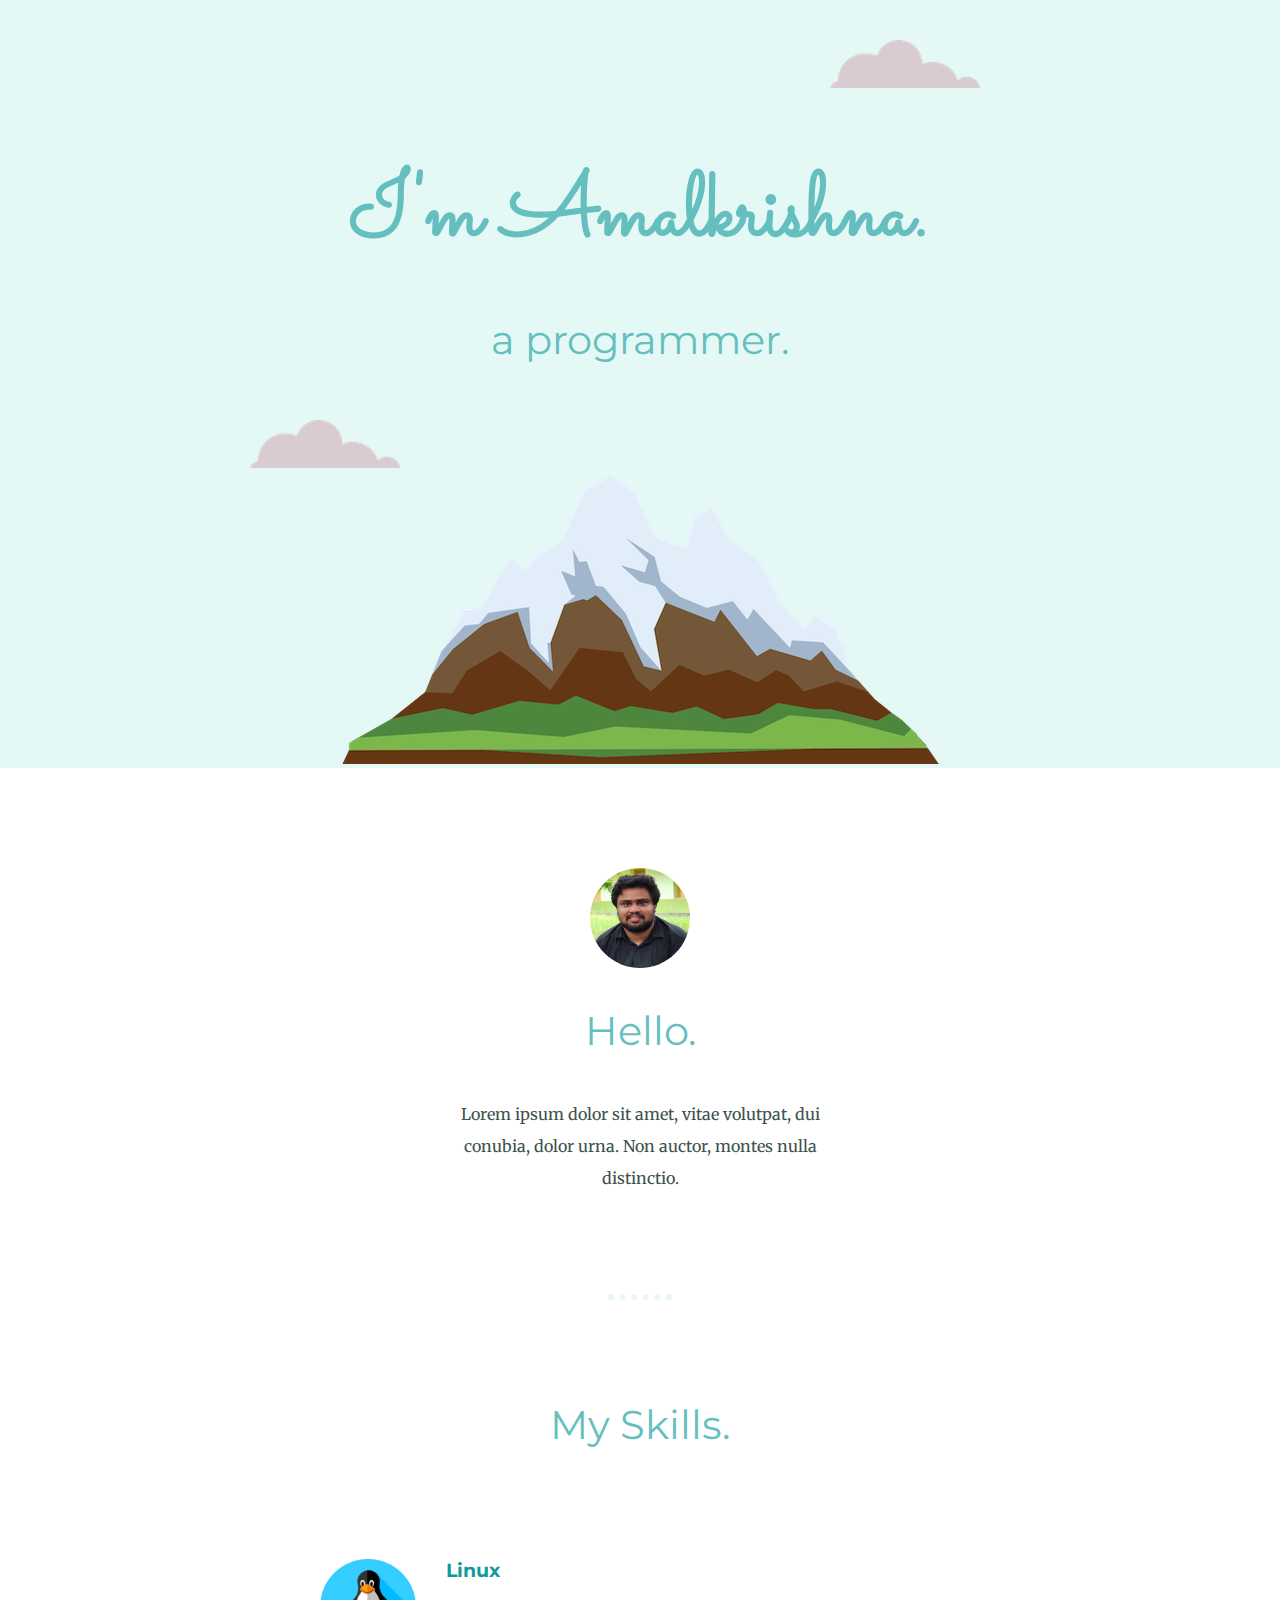
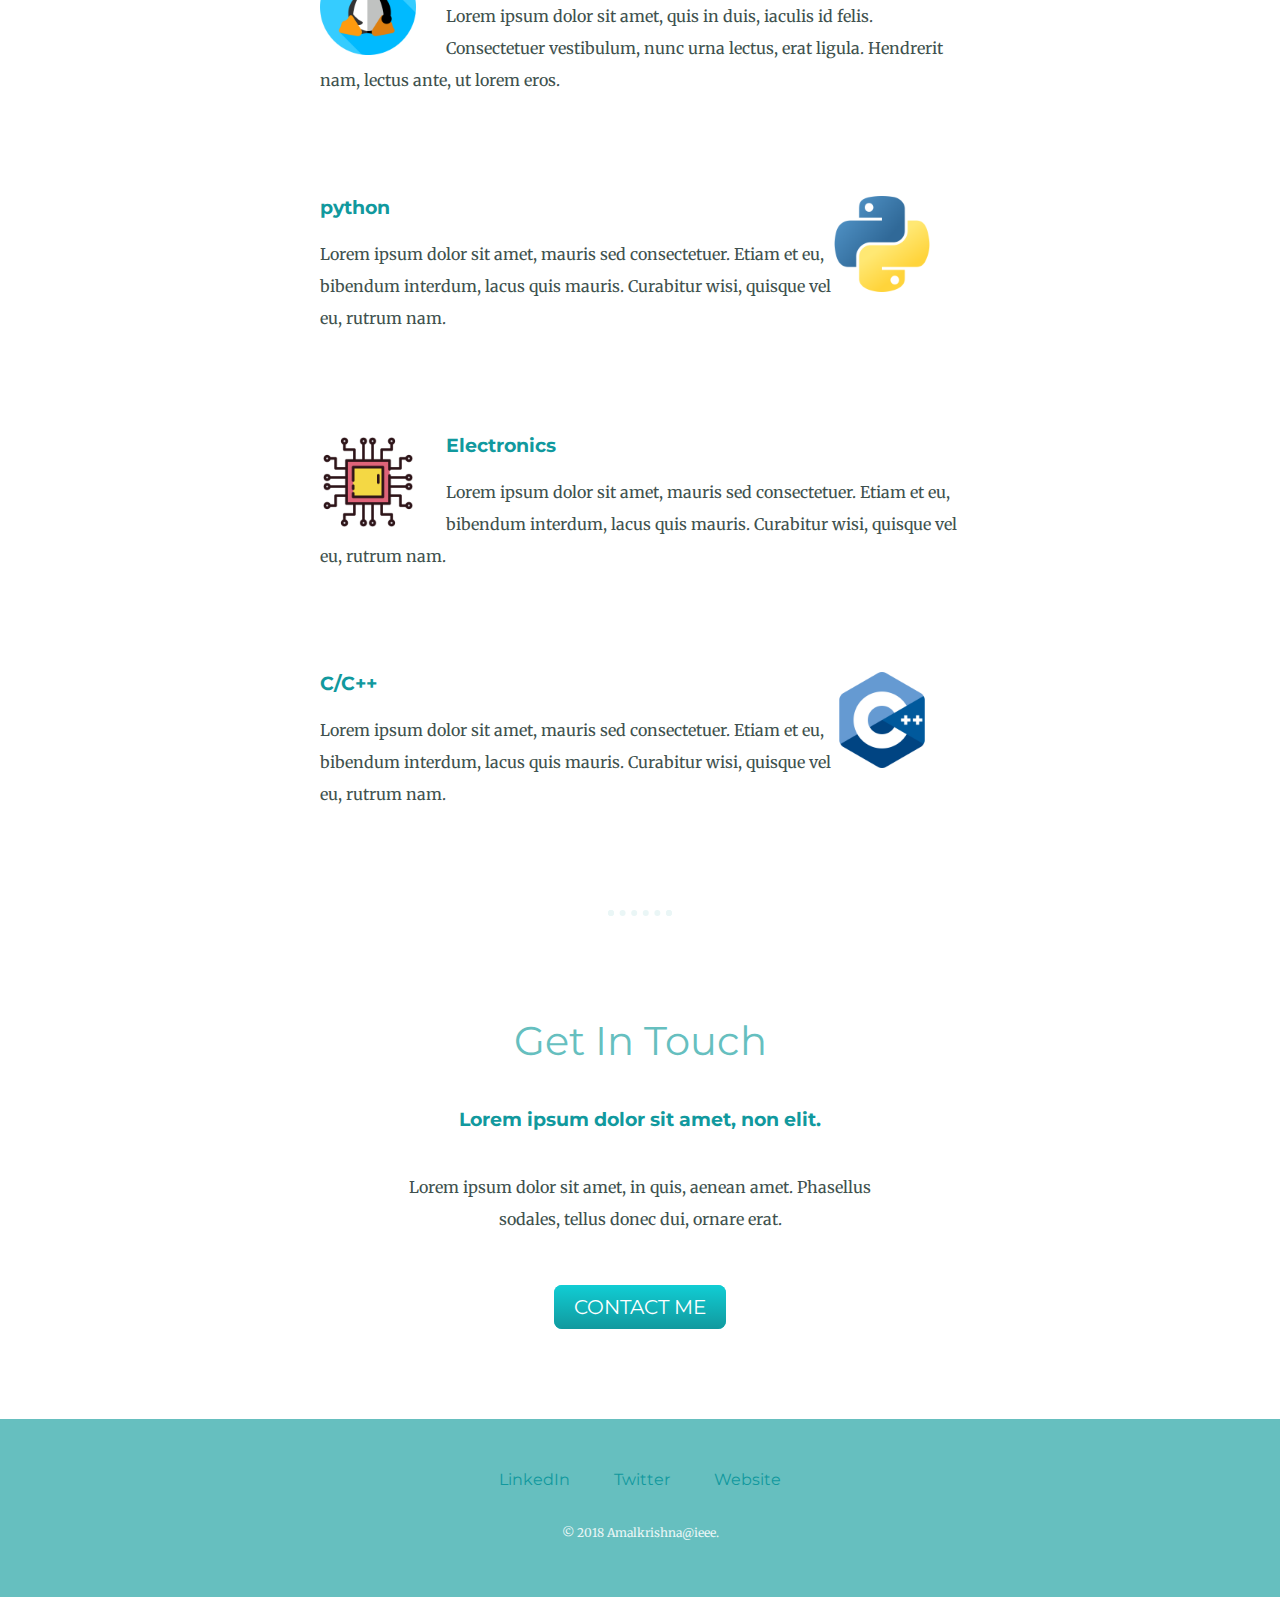
==== index.html @ d7586489 "completed webpage" ====
<!DOCTYPE html>
<html lang="en" dir="ltr">

<head>
  <meta charset="utf-8">
  <title>Amalkrishna UR</title>
  <link rel="stylesheet" href="css/styles.css">
  <link rel="icon" href="favicon.ico">
  <link rel="preconnect" href="https://fonts.googleapis.com">
  <link rel="preconnect" href="https://fonts.gstatic.com" crossorigin>
  <link href="https://fonts.googleapis.com/css2?family=Merriweather&family=Montserrat&family=Sacramento&display=swap" rel="stylesheet">

</head>

<body>
  <div class="top">
    <img class="top-cloud" src="images/cloud.png" alt="picture of a cloud">
    <!-- div do nothin -->
    <h1>I'm Amalkrishna.</h1>
    <h2>a programmer.</h2>
    <img class="bottom-cloud" src="images/cloud.png" alt="picture of cloud">
    <img src="images/mountain.png" alt="picture of mountain">
  </div>
  <div class="middle-container">
    <div class="profile">
      <img class="me" src="images/amal.jpg" alt="picture of Amalkrishna">
      <h2>Hello.</h2>
      <p class="intro">Lorem ipsum dolor sit amet, vitae volutpat, dui conubia, dolor urna. Non auctor, montes nulla distinctio.</p>
    </div>
    <hr>
    <div class="skills">
      <h2>My Skills.</h2>
      <div class="skill-row">
        <img class="linux" src="images/linux.png" alt="picture of linux">
        <h3>Linux</h3>
        <p>Lorem ipsum dolor sit amet, quis in duis, iaculis id felis. Consectetuer vestibulum, nunc urna lectus, erat ligula. Hendrerit nam, lectus ante, ut lorem eros.</p>
      </div>
      <div class="skill-row">
        <img class="python" src="images/python.png" alt="picture of python logo">
        <h3>python</h3>
        <p>Lorem ipsum dolor sit amet, mauris sed consectetuer. Etiam et eu, bibendum interdum, lacus quis mauris. Curabitur wisi, quisque vel eu, rutrum nam.</p>
      </div>
      <div class="skill-row">
        <img class="electronics" src="images/circuit.png" alt="picture of circuit">
        <h3>Electronics</h3>
        <p>Lorem ipsum dolor sit amet, mauris sed consectetuer. Etiam et eu, bibendum interdum, lacus quis mauris. Curabitur wisi, quisque vel eu, rutrum nam.</p>
      </div>
      <div class="skill-row">
        <img class="cpp" src="images/cpp.png" alt="picture of c++ logo">
        <h3>C/C++</h3>
        <p>Lorem ipsum dolor sit amet, mauris sed consectetuer. Etiam et eu, bibendum interdum, lacus quis mauris. Curabitur wisi, quisque vel eu, rutrum nam.</p>
      </div>
    </div>
    <hr>
    <div class="contact-me">
      <h2>Get In Touch</h2>
      <h3>Lorem ipsum dolor sit amet, non elit.</h3>
      <p class="contact">Lorem ipsum dolor sit amet, in quis, aenean amet. Phasellus sodales, tellus donec dui, ornare erat.</p>
      <a class="btn" href="mailto:name@email.com">CONTACT ME</a>
    </div>
  </div>


  <div class="bottom-container">
    <a class="footer-link" href="https://www.linkedin.com/">LinkedIn</a>
    <a class="footer-link" href="https://twitter.com/">Twitter</a>
    <a class="footer-link" href="https://www.appbrewery.co/">Website</a>
    <p class="copyright">© 2018 Amalkrishna@ieee.</p>
  </div>

</body>

</html>
---- css/styles.css ----
.top {
  background-color: #E4F9F5;
  text-align: center;
  position: relative;
  padding-top: 100px;
}

.middle-container {
  margin: 100px 0;
}

.bottom-container {
  background-color: #66bfbf;
  padding: 50px 0 20px;
}

.intro {
  width: 30%;
  margin: auto;
}

body {
  margin: 0;
  font-family: "Merriweather", serif;
  text-align: center;
  color: #40514E;
}

h1 {
  font-size: 5.625rem;
  /* 1em = 16px = 100% */
  margin: 50px auto 0 auto;
  font-family: "Sacramento", cursive;
  color: #66bfbf;
}

h2 {
  /* line-height: 2; */
  font-weight: normal;
  font-family: 'Montserrat', sans-serif;
  font-size: 2.5rem;
  color: #66BFBF;
  padding-bottom: 10px;
}

h3 {
  font-family: 'Montserrat', sans-serif;
  color: #11999E;
}

.bottom-cloud {
  position: absolute;
  left: 250px;
  bottom: 300px;
}

.top-cloud {
  position: absolute;
  right: 300px;
  top: 40px;
}

.me {
  width: 100px;
  height: 100px;
  margin: 0 auto;
  border-radius: 50%;
}

a {
  color: #11999E;
  font-family: 'Montserrat', sans-serif;
  margin: 10px 20px;
  text-decoration: none;
}
a:hover{
  color: #EAF6F6;
}

p {
  line-height: 2;
}

hr {
  border: dotted #EAF6F6 6px;
  border-top: none;
  width: 4%;
  margin: 100px auto;
}

.skill-row {
  width: 50%;
  margin: 100px auto 100px auto;
  text-align: left;
}

.linux {
  width: 15%;
  float: left;
  margin-right: 30px;
}

.python {
  width: 15%;
  float: right;
  margin-right: 30px;
}

.electronics {
  width: 15%;
  float: left;
  margin-right: 30px;
}

.cpp {
  width: 15%;
  float: right;
  margin-right: 30px;
}

.contact {
  width: 40%;
  margin: 40px auto 60px;
}

.btn {
  background: #11CDD4;
  background-image: -webkit-linear-gradient(top, #11CDD4, #11999E);
  background-image: -moz-linear-gradient(top, #11CDD4, #11999E);
  background-image: -ms-linear-gradient(top, #11CDD4, #11999E);
  background-image: -o-linear-gradient(top, #11CDD4, #11999E);
  background-image: linear-gradient(to bottom, #11CDD4, #11999E);
  -webkit-border-radius: 8;
  -moz-border-radius: 8;
  border-radius: 8px;
  font-family: 'Montserrat', sans-serif;
  color: #ffffff;
  font-size: 20px;
  padding: 10px 20px 10px 20px;
  text-decoration: none;
}

.btn:hover {
  background: #13E3CB;
  background-image: -webkit-linear-gradient(top, #13E3CB, #2BC4AD);
  background-image: -moz-linear-gradient(top, #13E3CB, #2BC4AD);
  background-image: -ms-linear-gradient(top, #13E3CB, #2BC4AD);
  background-image: -o-linear-gradient(top, #13E3CB, #2BC4AD);
  background-image: linear-gradient(to bottom, #13E3CB, #2BC4AD);
  text-decoration: none;
}
.copyright{
  color: #EAF6F6;
  font-size: 0.75rem;
  padding: 20px 0;
}
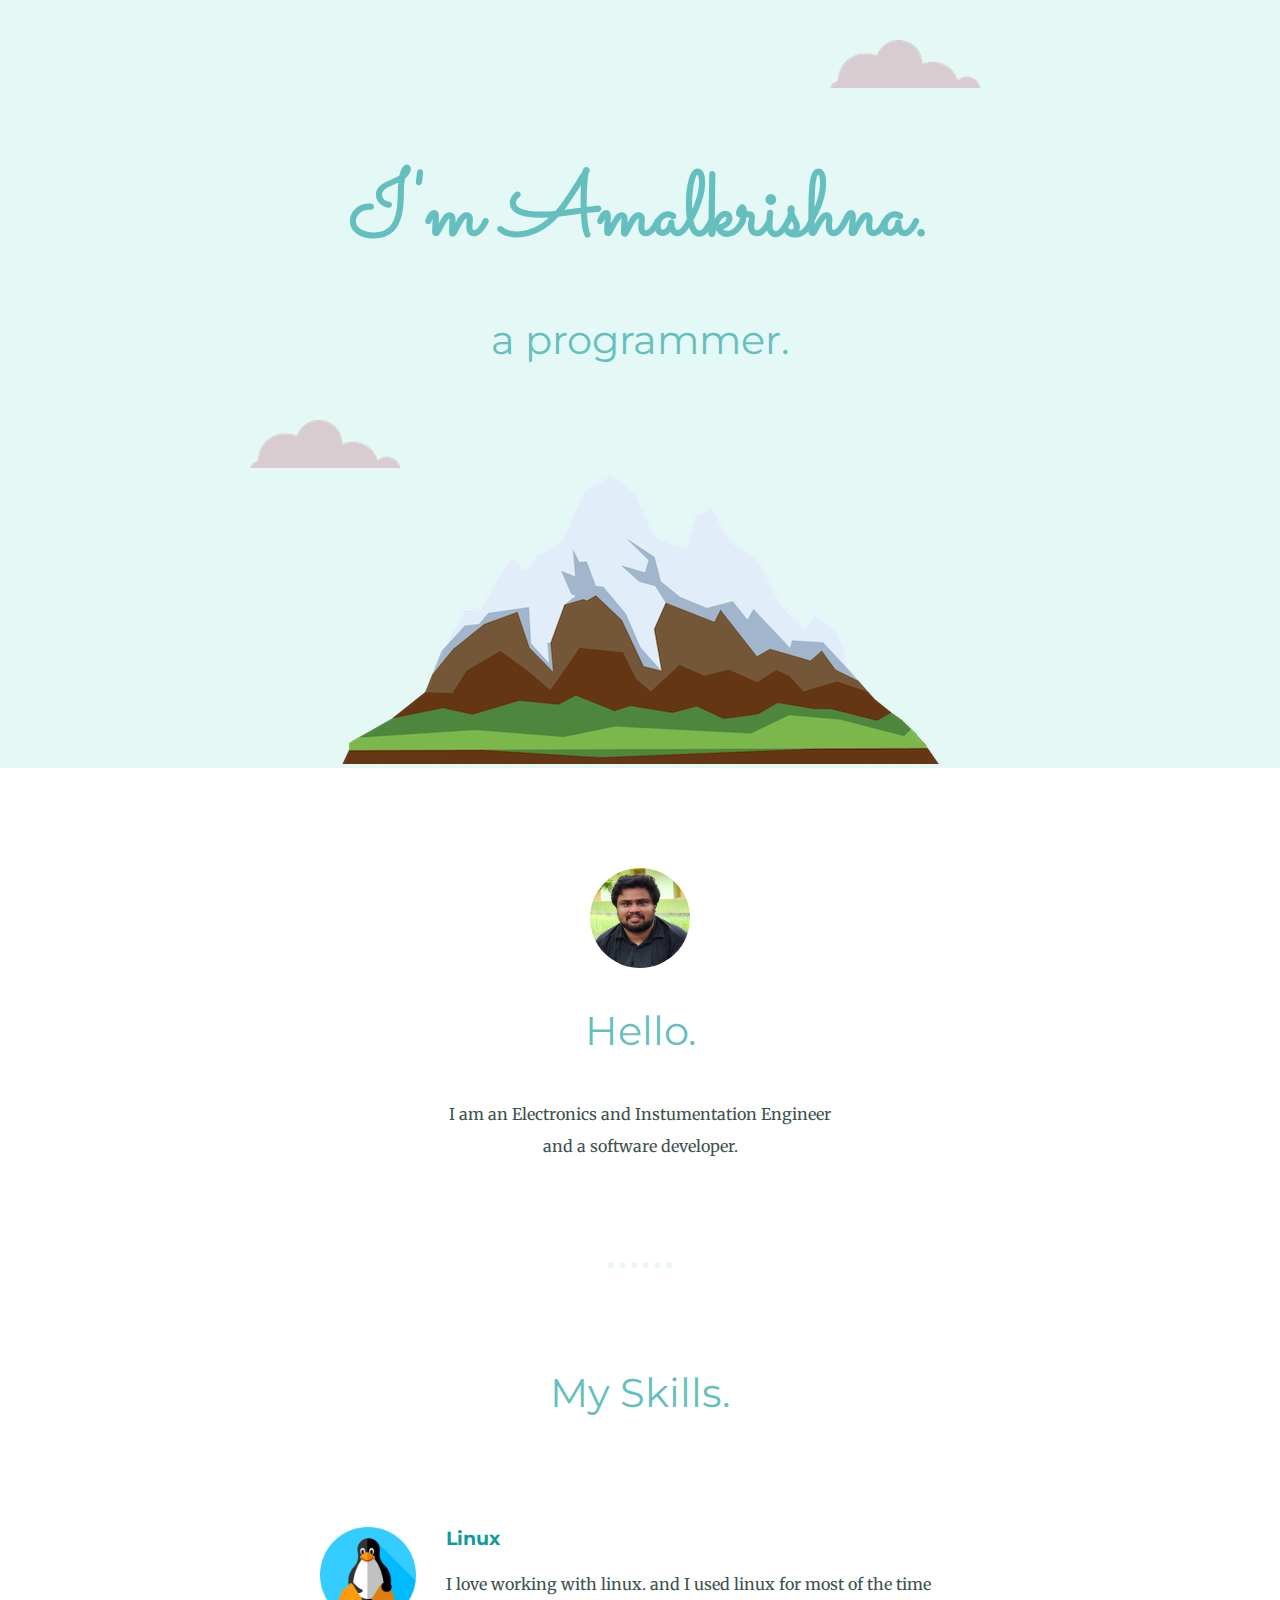
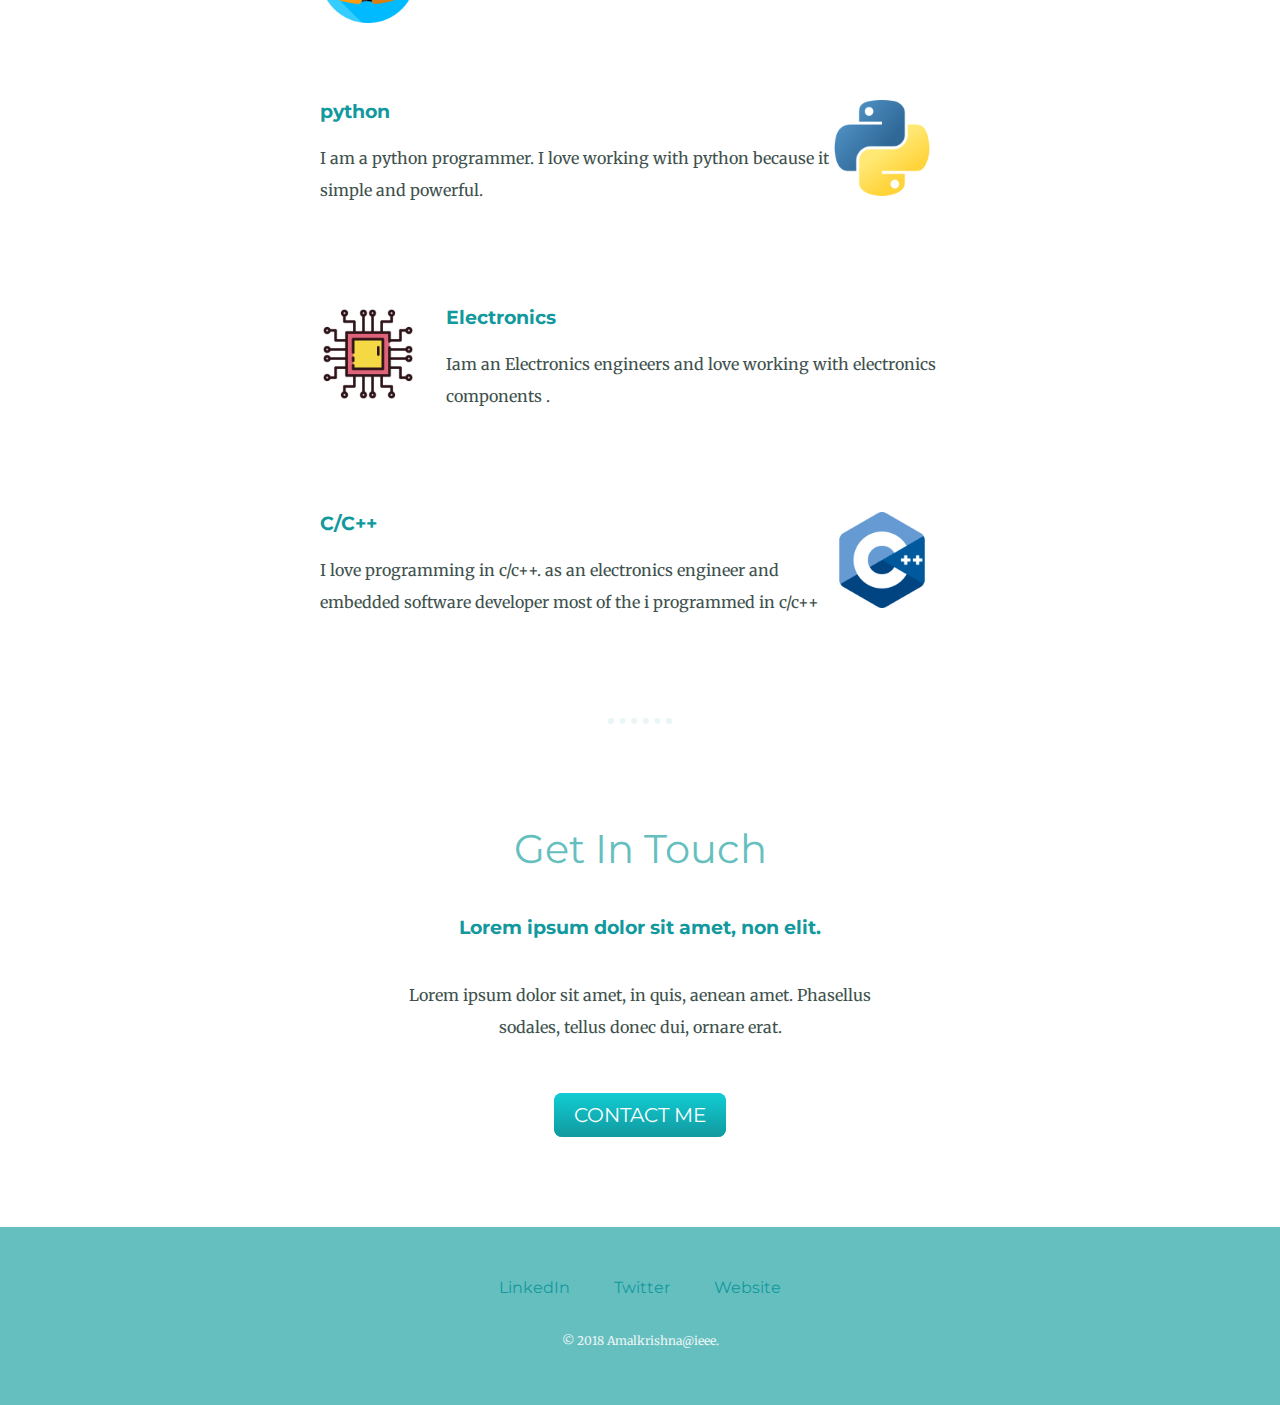
==== commit af72a7b0: "Corrected the intro spelling mistake" ====
--- a/index.html
+++ b/index.html
@@ -25,7 +25,7 @@
     <div class="profile">
       <img class="me" src="images/amal.jpg" alt="picture of Amalkrishna">
       <h2>Hello.</h2>
-      <p class="intro">Lorem ipsum dolor sit amet, vitae volutpat, dui conubia, dolor urna. Non auctor, montes nulla distinctio.</p>
+      <p class="intro">I am an Electronics and Instumentation Engineer and a software developer.</p>
     </div>
     <hr>
     <div class="skills">
@@ -33,22 +33,22 @@
       <div class="skill-row">
         <img class="linux" src="images/linux.png" alt="picture of linux">
         <h3>Linux</h3>
-        <p>Lorem ipsum dolor sit amet, quis in duis, iaculis id felis. Consectetuer vestibulum, nunc urna lectus, erat ligula. Hendrerit nam, lectus ante, ut lorem eros.</p>
+        <p>I love working with linux. and I used linux for  most of the time </p>
       </div>
       <div class="skill-row">
         <img class="python" src="images/python.png" alt="picture of python logo">
         <h3>python</h3>
-        <p>Lorem ipsum dolor sit amet, mauris sed consectetuer. Etiam et eu, bibendum interdum, lacus quis mauris. Curabitur wisi, quisque vel eu, rutrum nam.</p>
+        <p>I am a python programmer. I love working with python because it simple and powerful.</p>
       </div>
       <div class="skill-row">
         <img class="electronics" src="images/circuit.png" alt="picture of circuit">
         <h3>Electronics</h3>
-        <p>Lorem ipsum dolor sit amet, mauris sed consectetuer. Etiam et eu, bibendum interdum, lacus quis mauris. Curabitur wisi, quisque vel eu, rutrum nam.</p>
+        <p>Iam an Electronics engineers and love working with electronics components .</p>
       </div>
       <div class="skill-row">
         <img class="cpp" src="images/cpp.png" alt="picture of c++ logo">
         <h3>C/C++</h3>
-        <p>Lorem ipsum dolor sit amet, mauris sed consectetuer. Etiam et eu, bibendum interdum, lacus quis mauris. Curabitur wisi, quisque vel eu, rutrum nam.</p>
+        <p> I love programming in c/c++. as an electronics engineer and embedded software developer most of the i programmed in c/c++ </p>
       </div>
     </div>
     <hr>
